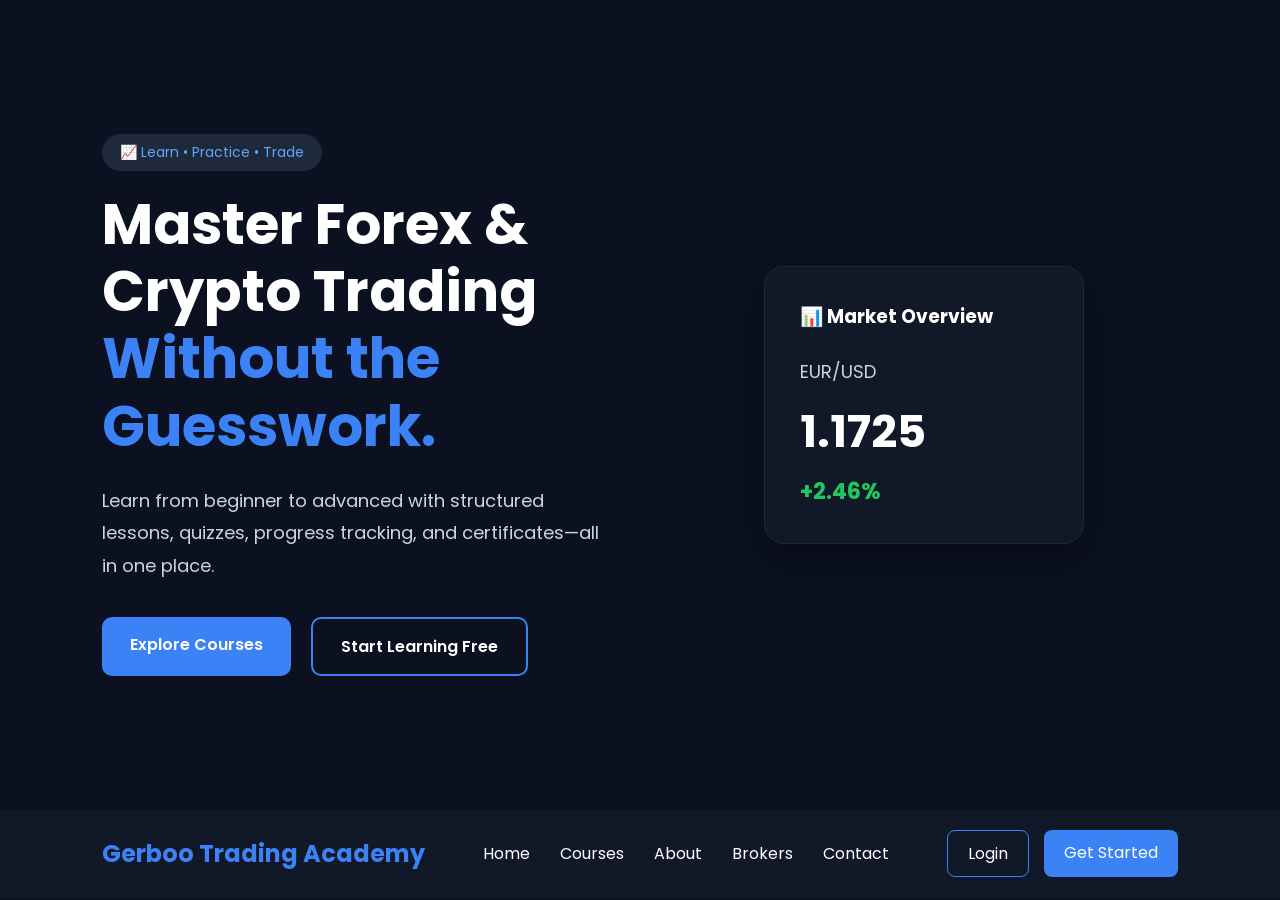
==== index.html @ bd6b0a51 "initial project setup" ====
<!DOCTYPE html>
<html lang="en">
<head>
    <meta charset="UTF-8">
    <meta name="viewport" content="width=device-width, initial-scale=1.0">
    <title>Gerboo Trading Academy</title>

    <!-- CSS -->
    <link rel="stylesheet" href="css/style.css">

    <!-- Google Fonts -->
    <link rel="preconnect" href="https://fonts.googleapis.com">
    <link rel="preconnect" href="https://fonts.gstatic.com" crossorigin>
    <link href="https://fonts.googleapis.com/css2?family=Poppins:wght@300;400;500;600;700&display=swap" rel="stylesheet">

    <!-- Font Awesome -->
    <link rel="stylesheet"
          href="https://cdnjs.cloudflare.com/ajax/libs/font-awesome/6.7.2/css/all.min.css">
</head>
<!-- ================= HERO ================= -->

<section class="hero">

    <div class="hero-content">

        <span class="tag">
            📈 Learn • Practice • Trade
        </span>

        <h1>
            Master Forex & Crypto Trading
            <span>Without the Guesswork.</span>
        </h1>

        <p>
            Learn from beginner to advanced with structured lessons,
            quizzes, progress tracking, and certificates—all in one place.
        </p>

        <div class="hero-buttons">

            <a href="courses.html" class="primary-btn">
                Explore Courses
            </a>

            <a href="register.html" class="secondary-btn">
                Start Learning Free
            </a>

        </div>

    </div>

    <div class="hero-image">

        <div class="card">

            <h3>📊 Market Overview</h3>

            <p>EUR/USD</p>

            <h2>1.1725</h2>

            <span class="profit">+2.46%</span>

        </div>

    </div>

</section>

<body>

    <!-- ================= NAVBAR ================= -->

    <header>
        <nav class="navbar">

            <div class="logo">
                <h2>Gerboo Trading Academy</h2>
            </div>

            <ul class="nav-links">
                <li><a href="#">Home</a></li>
                <li><a href="#">Courses</a></li>
                <li><a href="#">About</a></li>
                <li><a href="#">Brokers</a></li>
                <li><a href="#">Contact</a></li>
            </ul>

            <div class="buttons">
                <a href="login.html" class="login-btn">Login</a>
                <a href="register.html" class="register-btn">Get Started</a>
            </div>

        </nav>
    </header>

    <!-- Hero section goes here -->

    <script src="js/app.js"></script>

</body>
</html>
---- css/style.css ----
/* Reset */

*{
    margin:0;
    padding:0;
    box-sizing:border-box;
}

body{
    font-family:'Poppins',sans-serif;
    background:#0b1120;
    color:white;
}

/* Navbar */

.navbar{

    display:flex;
    justify-content:space-between;
    align-items:center;

    padding:20px 8%;

    background:#111827;

    position:sticky;
    top:0;
    z-index:1000;
}

.logo h2{

    color:#3b82f6;
}

.nav-links{

    display:flex;
    list-style:none;
    gap:30px;
}

.nav-links a{

    color:white;
    text-decoration:none;
    transition:.3s;
}

.nav-links a:hover{

    color:#3b82f6;
}

.buttons{

    display:flex;
    gap:15px;
}

.login-btn,
.register-btn{

    text-decoration:none;
    padding:10px 20px;
    border-radius:8px;
    transition:.3s;
}

.login-btn{

    color:white;
    border:1px solid #3b82f6;
}

.register-btn{

    background:#3b82f6;
    color:white;
}

.login-btn:hover,
.register-btn:hover{

    transform:translateY(-2px);
}
/* ================= HERO ================= */

.hero{
    min-height:90vh;
    display:flex;
    justify-content:space-between;
    align-items:center;
    padding:80px 8%;
    gap:60px;
}

.hero-content{
    flex:1;
}

.tag{
    display:inline-block;
    background:#1e293b;
    color:#60a5fa;
    padding:8px 18px;
    border-radius:50px;
    margin-bottom:20px;
    font-size:14px;
}

.hero h1{
    font-size:3.5rem;
    line-height:1.2;
    margin-bottom:25px;
}

.hero h1 span{
    color:#3b82f6;
}

.hero p{
    color:#cbd5e1;
    font-size:18px;
    line-height:1.8;
    max-width:600px;
    margin-bottom:35px;
}

.hero-buttons{
    display:flex;
    gap:20px;
}

.primary-btn,
.secondary-btn{
    text-decoration:none;
    padding:15px 28px;
    border-radius:10px;
    font-weight:600;
    transition:.3s;
}

.primary-btn{
    background:#3b82f6;
    color:#fff;
}

.secondary-btn{
    border:2px solid #3b82f6;
    color:#fff;
}

.primary-btn:hover,
.secondary-btn:hover{
    transform:translateY(-4px);
}

.hero-image{
    flex:1;
    display:flex;
    justify-content:center;
}

.card{
    width:320px;
    background:#111827;
    border:1px solid #1f2937;
    border-radius:20px;
    padding:35px;
    box-shadow:0 15px 40px rgba(0,0,0,.35);
}

.card h3{
    margin-bottom:25px;
}

.card p{
    margin-bottom:10px;
}

.card h2{
    font-size:2.8rem;
    margin-bottom:10px;
}

.profit{
    color:#22c55e;
    font-size:22px;
    font-weight:bold;
}
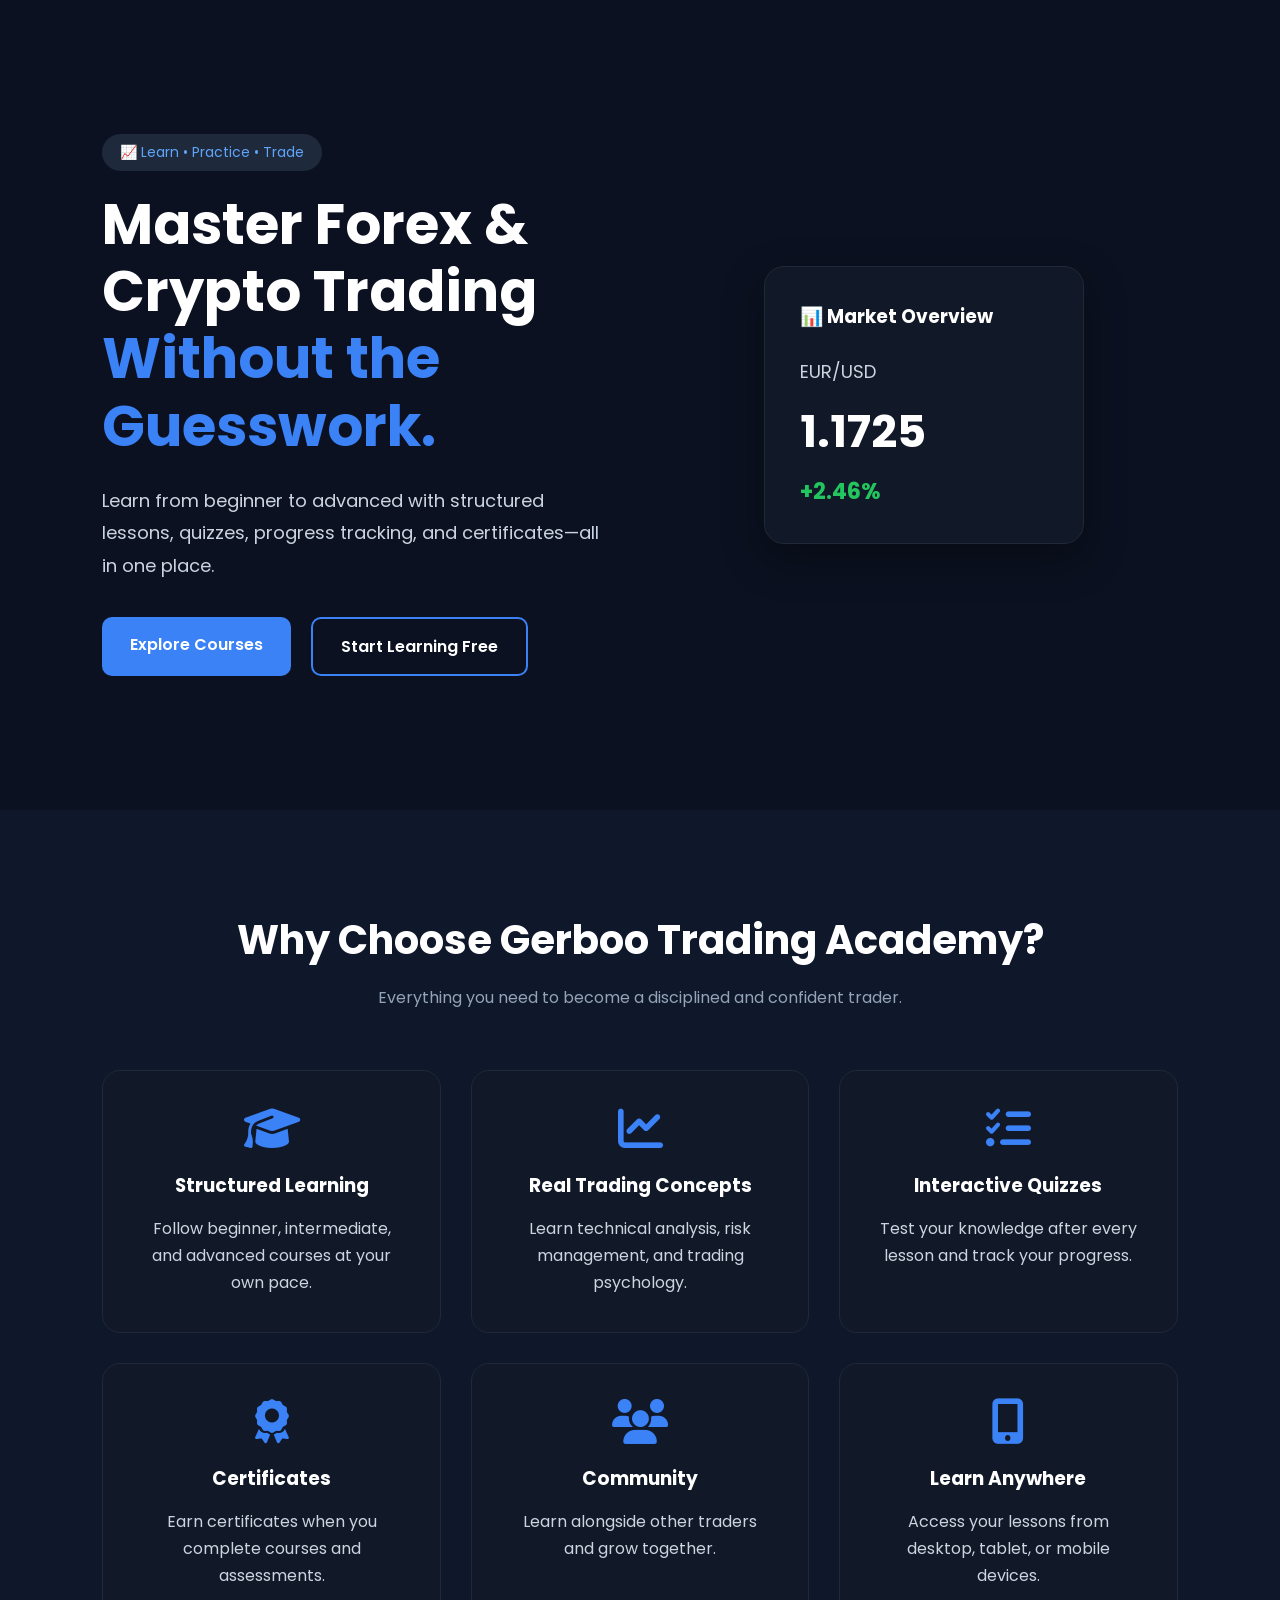
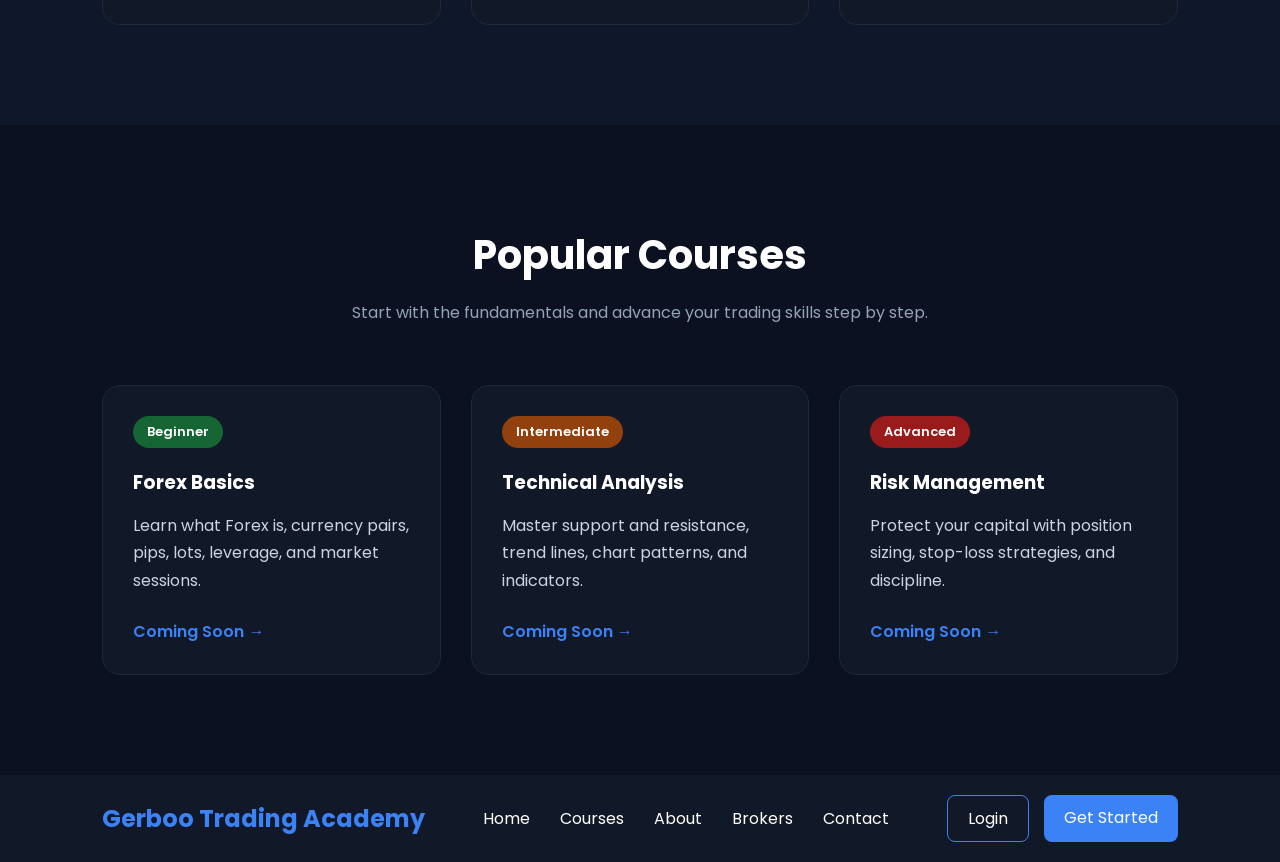
==== commit 2d5a54be: "first page" ====
--- a/index.html
+++ b/index.html
@@ -63,6 +63,105 @@
 
             <span class="profit">+2.46%</span>
 
+        </div>
+
+    </div>
+
+</section>
+<!-- ================= FEATURES ================= -->
+
+<section class="features">
+
+    <div class="section-title">
+        <h2>Why Choose Gerboo Trading Academy?</h2>
+        <p>
+            Everything you need to become a disciplined and confident trader.
+        </p>
+    </div>
+
+    <div class="feature-grid">
+
+        <div class="feature-card">
+            <i class="fas fa-graduation-cap"></i>
+            <h3>Structured Learning</h3>
+            <p>
+                Follow beginner, intermediate, and advanced courses at your own pace.
+            </p>
+        </div>
+
+        <div class="feature-card">
+            <i class="fas fa-chart-line"></i>
+            <h3>Real Trading Concepts</h3>
+            <p>
+                Learn technical analysis, risk management, and trading psychology.
+            </p>
+        </div>
+
+        <div class="feature-card">
+            <i class="fas fa-tasks"></i>
+            <h3>Interactive Quizzes</h3>
+            <p>
+                Test your knowledge after every lesson and track your progress.
+            </p>
+        </div>
+
+        <div class="feature-card">
+            <i class="fas fa-award"></i>
+            <h3>Certificates</h3>
+            <p>
+                Earn certificates when you complete courses and assessments.
+            </p>
+        </div>
+
+        <div class="feature-card">
+            <i class="fas fa-users"></i>
+            <h3>Community</h3>
+            <p>
+                Learn alongside other traders and grow together.
+            </p>
+        </div>
+
+        <div class="feature-card">
+            <i class="fas fa-mobile-alt"></i>
+            <h3>Learn Anywhere</h3>
+            <p>
+                Access your lessons from desktop, tablet, or mobile devices.
+            </p>
+        </div>
+
+    </div>
+
+</section>
+<!-- ================= COURSES ================= -->
+
+<section class="courses">
+
+    <div class="section-title">
+        <h2>Popular Courses</h2>
+        <p>Start with the fundamentals and advance your trading skills step by step.</p>
+    </div>
+
+    <div class="course-grid">
+
+        <div class="course-card">
+            <span class="level beginner">Beginner</span>
+            <h3>Forex Basics</h3>
+            <p>Learn what Forex is, currency pairs, pips, lots, leverage, and market sessions.</p>
+            <a href="#">Coming Soon →</a>
+        </div>
+
+        <div class="course-card">
+            <span class="level intermediate">Intermediate</span>
+            <h3>Technical Analysis</h3>
+            <p>Master support and resistance, trend lines, chart patterns, and indicators.</p>
+            <a href="#">Coming Soon →</a>
+        </div>
+
+        <div class="course-card">
+            <span class="level advanced">Advanced</span>
+            <h3>Risk Management</h3>
+            <p>Protect your capital with position sizing, stop-loss strategies, and discipline.</p>
+            <a href="#">Coming Soon →</a>
         </div>
 
     </div>
--- a/css/style.css
+++ b/css/style.css
@@ -189,4 +189,123 @@
     color:#22c55e;
     font-size:22px;
     font-weight:bold;
+}
+/* ================= FEATURES ================= */
+
+.features{
+    padding:100px 8%;
+    background:#0f172a;
+}
+
+.section-title{
+    text-align:center;
+    margin-bottom:60px;
+}
+
+.section-title h2{
+    font-size:2.5rem;
+    margin-bottom:15px;
+}
+
+.section-title p{
+    color:#94a3b8;
+    max-width:650px;
+    margin:auto;
+}
+
+.feature-grid{
+    display:grid;
+    grid-template-columns:repeat(auto-fit, minmax(280px,1fr));
+    gap:30px;
+}
+
+.feature-card{
+    background:#111827;
+    padding:35px;
+    border-radius:18px;
+    text-align:center;
+    transition:.3s;
+    border:1px solid #1f2937;
+}
+
+.feature-card:hover{
+    transform:translateY(-8px);
+    border-color:#3b82f6;
+}
+
+.feature-card i{
+    font-size:45px;
+    color:#3b82f6;
+    margin-bottom:20px;
+}
+
+.feature-card h3{
+    margin-bottom:15px;
+}
+
+.feature-card p{
+    color:#cbd5e1;
+    line-height:1.7;
+}
+/* ================= COURSES ================= */
+
+.courses{
+    padding:100px 8%;
+    background:#0b1120;
+}
+
+.course-grid{
+    display:grid;
+    grid-template-columns:repeat(auto-fit,minmax(300px,1fr));
+    gap:30px;
+}
+
+.course-card{
+    background:#111827;
+    padding:30px;
+    border-radius:18px;
+    border:1px solid #1f2937;
+    transition:.3s;
+}
+
+.course-card:hover{
+    transform:translateY(-8px);
+    border-color:#3b82f6;
+}
+
+.level{
+    display:inline-block;
+    padding:6px 14px;
+    border-radius:20px;
+    font-size:13px;
+    margin-bottom:20px;
+    font-weight:600;
+}
+
+.beginner{
+    background:#166534;
+}
+
+.intermediate{
+    background:#92400e;
+}
+
+.advanced{
+    background:#991b1b;
+}
+
+.course-card h3{
+    margin-bottom:15px;
+}
+
+.course-card p{
+    color:#cbd5e1;
+    line-height:1.7;
+    margin-bottom:25px;
+}
+
+.course-card a{
+    text-decoration:none;
+    color:#3b82f6;
+    font-weight:600;
 }
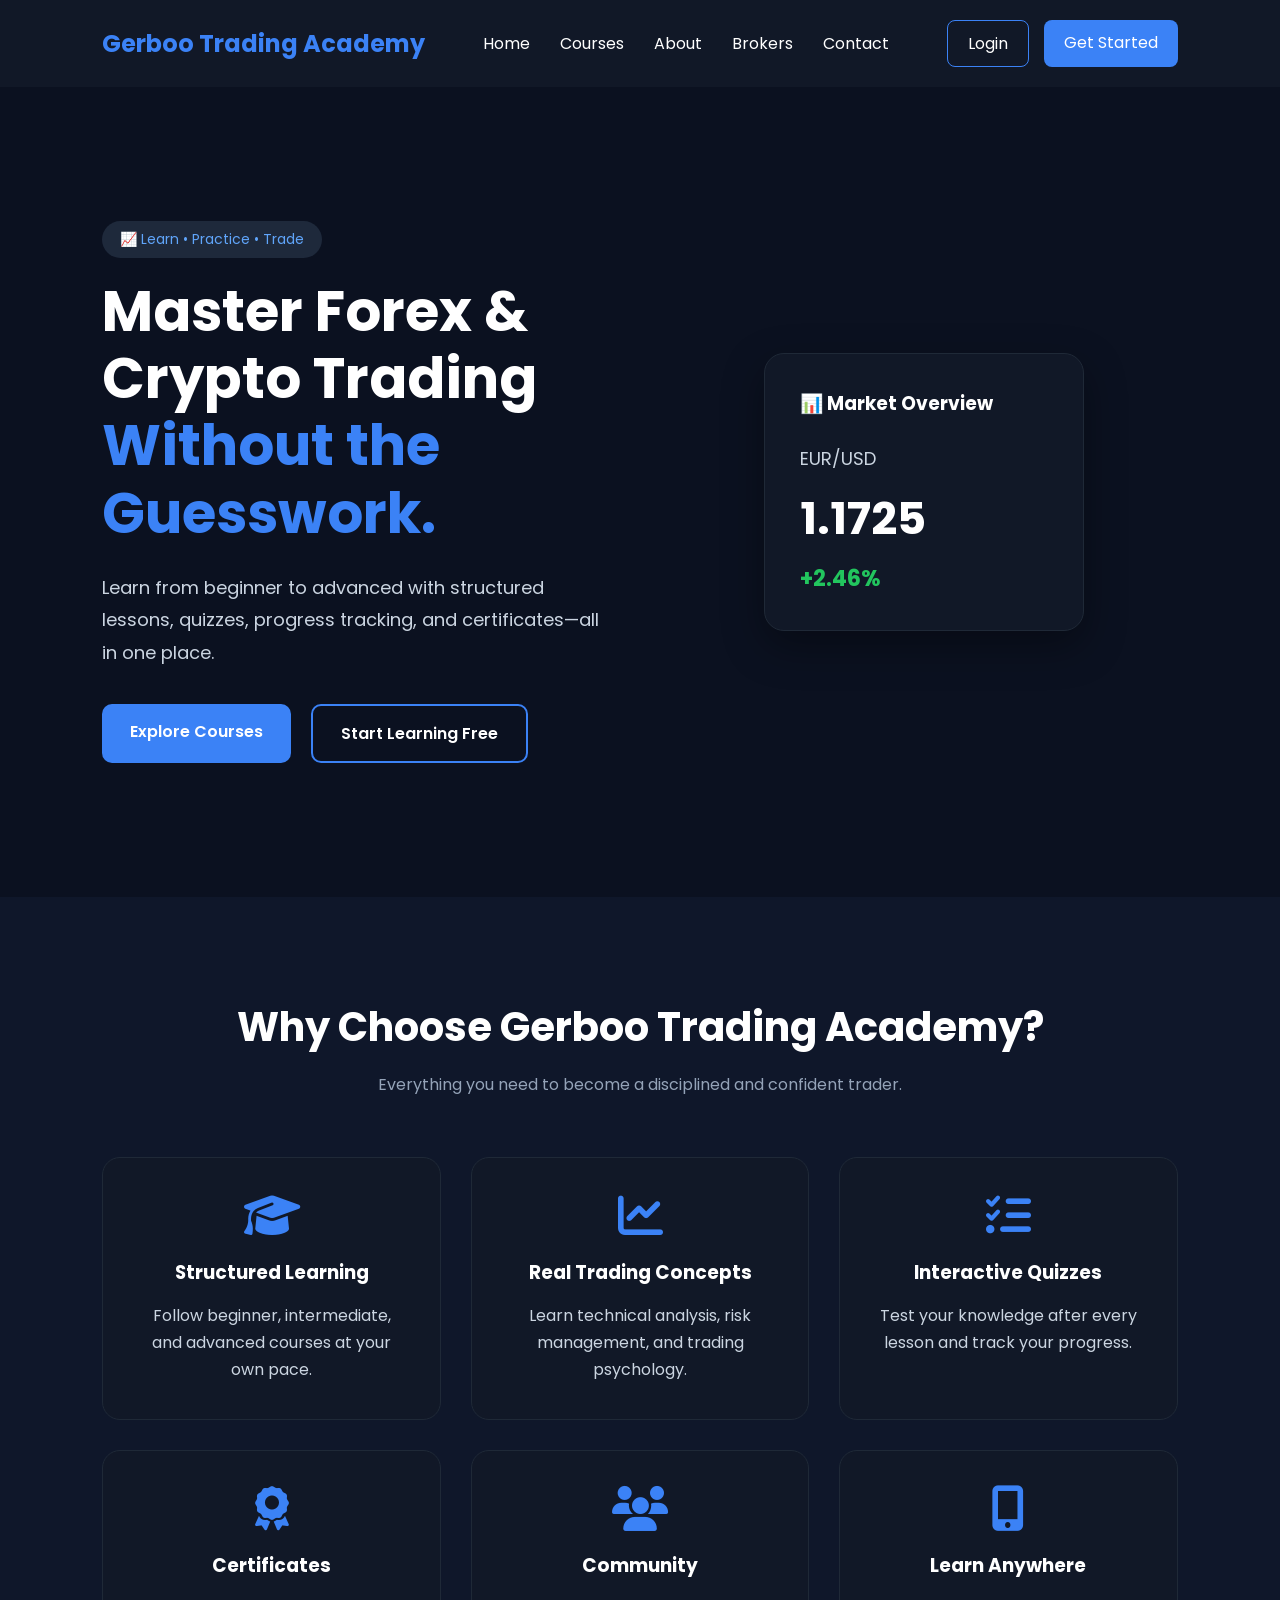
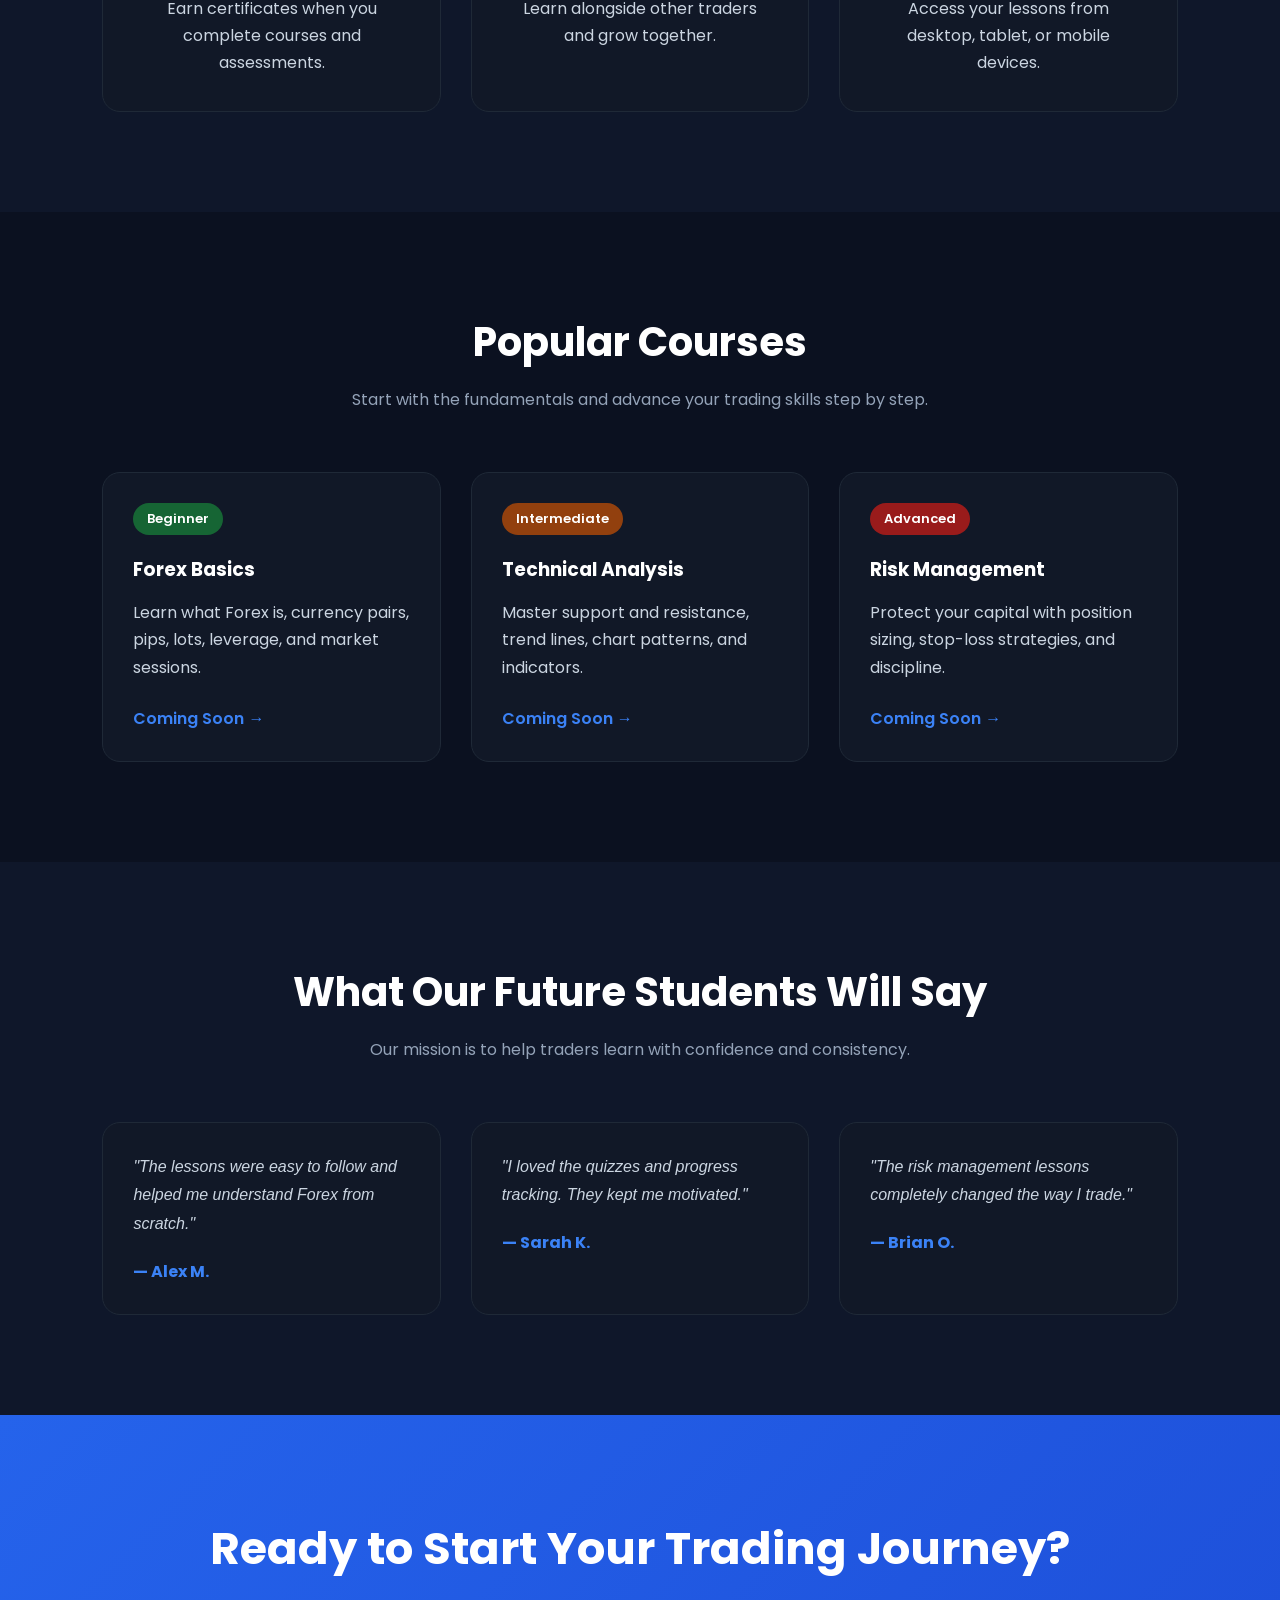
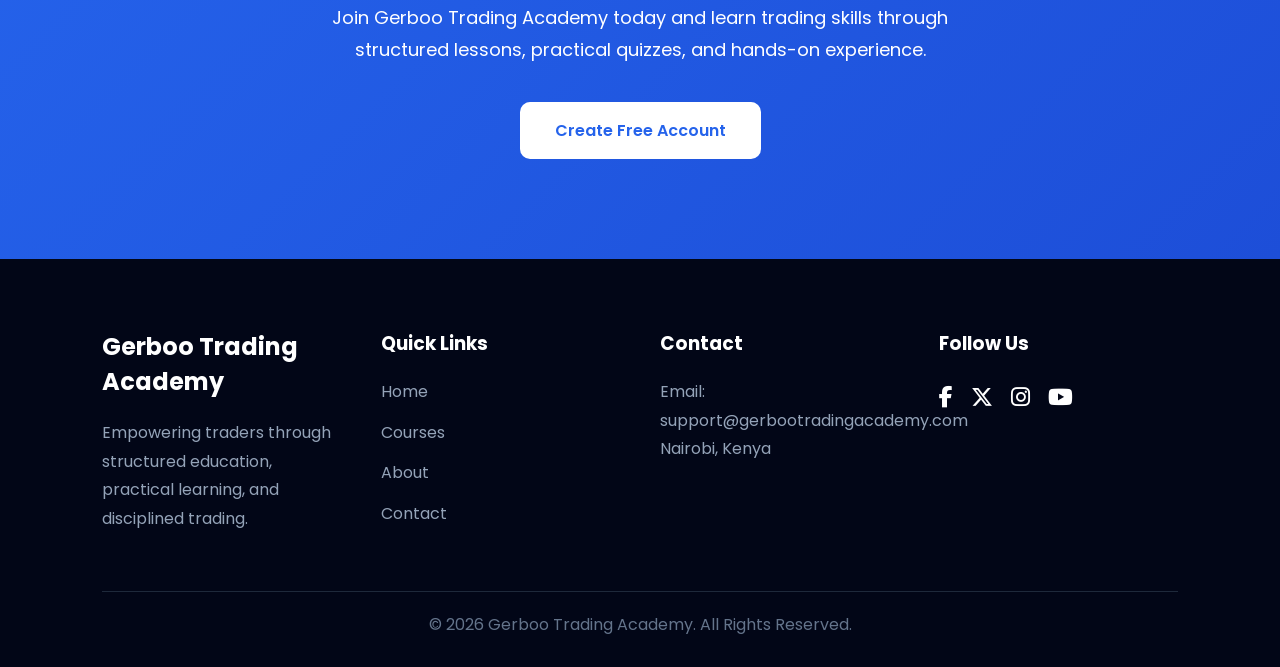
==== commit da35a571: "Complete responsive landing page" ====
--- a/index.html
+++ b/index.html
@@ -17,157 +17,6 @@
     <link rel="stylesheet"
           href="https://cdnjs.cloudflare.com/ajax/libs/font-awesome/6.7.2/css/all.min.css">
 </head>
-<!-- ================= HERO ================= -->
-
-<section class="hero">
-
-    <div class="hero-content">
-
-        <span class="tag">
-            📈 Learn • Practice • Trade
-        </span>
-
-        <h1>
-            Master Forex & Crypto Trading
-            <span>Without the Guesswork.</span>
-        </h1>
-
-        <p>
-            Learn from beginner to advanced with structured lessons,
-            quizzes, progress tracking, and certificates—all in one place.
-        </p>
-
-        <div class="hero-buttons">
-
-            <a href="courses.html" class="primary-btn">
-                Explore Courses
-            </a>
-
-            <a href="register.html" class="secondary-btn">
-                Start Learning Free
-            </a>
-
-        </div>
-
-    </div>
-
-    <div class="hero-image">
-
-        <div class="card">
-
-            <h3>📊 Market Overview</h3>
-
-            <p>EUR/USD</p>
-
-            <h2>1.1725</h2>
-
-            <span class="profit">+2.46%</span>
-
-        </div>
-
-    </div>
-
-</section>
-<!-- ================= FEATURES ================= -->
-
-<section class="features">
-
-    <div class="section-title">
-        <h2>Why Choose Gerboo Trading Academy?</h2>
-        <p>
-            Everything you need to become a disciplined and confident trader.
-        </p>
-    </div>
-
-    <div class="feature-grid">
-
-        <div class="feature-card">
-            <i class="fas fa-graduation-cap"></i>
-            <h3>Structured Learning</h3>
-            <p>
-                Follow beginner, intermediate, and advanced courses at your own pace.
-            </p>
-        </div>
-
-        <div class="feature-card">
-            <i class="fas fa-chart-line"></i>
-            <h3>Real Trading Concepts</h3>
-            <p>
-                Learn technical analysis, risk management, and trading psychology.
-            </p>
-        </div>
-
-        <div class="feature-card">
-            <i class="fas fa-tasks"></i>
-            <h3>Interactive Quizzes</h3>
-            <p>
-                Test your knowledge after every lesson and track your progress.
-            </p>
-        </div>
-
-        <div class="feature-card">
-            <i class="fas fa-award"></i>
-            <h3>Certificates</h3>
-            <p>
-                Earn certificates when you complete courses and assessments.
-            </p>
-        </div>
-
-        <div class="feature-card">
-            <i class="fas fa-users"></i>
-            <h3>Community</h3>
-            <p>
-                Learn alongside other traders and grow together.
-            </p>
-        </div>
-
-        <div class="feature-card">
-            <i class="fas fa-mobile-alt"></i>
-            <h3>Learn Anywhere</h3>
-            <p>
-                Access your lessons from desktop, tablet, or mobile devices.
-            </p>
-        </div>
-
-    </div>
-
-</section>
-<!-- ================= COURSES ================= -->
-
-<section class="courses">
-
-    <div class="section-title">
-        <h2>Popular Courses</h2>
-        <p>Start with the fundamentals and advance your trading skills step by step.</p>
-    </div>
-
-    <div class="course-grid">
-
-        <div class="course-card">
-            <span class="level beginner">Beginner</span>
-            <h3>Forex Basics</h3>
-            <p>Learn what Forex is, currency pairs, pips, lots, leverage, and market sessions.</p>
-            <a href="#">Coming Soon →</a>
-        </div>
-
-        <div class="course-card">
-            <span class="level intermediate">Intermediate</span>
-            <h3>Technical Analysis</h3>
-            <p>Master support and resistance, trend lines, chart patterns, and indicators.</p>
-            <a href="#">Coming Soon →</a>
-        </div>
-
-        <div class="course-card">
-            <span class="level advanced">Advanced</span>
-            <h3>Risk Management</h3>
-            <p>Protect your capital with position sizing, stop-loss strategies, and discipline.</p>
-            <a href="#">Coming Soon →</a>
-        </div>
-
-    </div>
-
-</section>
-
 <body>
 
     <!-- ================= NAVBAR ================= -->
@@ -200,4 +49,283 @@
     <script src="js/app.js"></script>
 
 </body>
+<!-- ================= HERO ================= -->
+
+<section class="hero">
+
+    <div class="hero-content">
+
+        <span class="tag">
+            📈 Learn • Practice • Trade
+        </span>
+
+        <h1>
+            Master Forex & Crypto Trading
+            <span>Without the Guesswork.</span>
+        </h1>
+
+        <p>
+            Learn from beginner to advanced with structured lessons,
+            quizzes, progress tracking, and certificates—all in one place.
+        </p>
+
+        <div class="hero-buttons">
+
+            <a href="courses.html" class="primary-btn">
+                Explore Courses
+            </a>
+
+            <a href="register.html" class="secondary-btn">
+                Start Learning Free
+            </a>
+
+        </div>
+
+    </div>
+
+    <div class="hero-image">
+
+        <div class="card">
+
+            <h3>📊 Market Overview</h3>
+
+            <p>EUR/USD</p>
+
+            <h2>1.1725</h2>
+
+            <span class="profit">+2.46%</span>
+
+        </div>
+
+    </div>
+
+</section>
+<!-- ================= FEATURES ================= -->
+
+<section class="features">
+
+    <div class="section-title">
+        <h2>Why Choose Gerboo Trading Academy?</h2>
+        <p>
+            Everything you need to become a disciplined and confident trader.
+        </p>
+    </div>
+
+    <div class="feature-grid">
+
+        <div class="feature-card">
+            <i class="fas fa-graduation-cap"></i>
+            <h3>Structured Learning</h3>
+            <p>
+                Follow beginner, intermediate, and advanced courses at your own pace.
+            </p>
+        </div>
+
+        <div class="feature-card">
+            <i class="fas fa-chart-line"></i>
+            <h3>Real Trading Concepts</h3>
+            <p>
+                Learn technical analysis, risk management, and trading psychology.
+            </p>
+        </div>
+
+        <div class="feature-card">
+            <i class="fas fa-tasks"></i>
+            <h3>Interactive Quizzes</h3>
+            <p>
+                Test your knowledge after every lesson and track your progress.
+            </p>
+        </div>
+
+        <div class="feature-card">
+            <i class="fas fa-award"></i>
+            <h3>Certificates</h3>
+            <p>
+                Earn certificates when you complete courses and assessments.
+            </p>
+        </div>
+
+        <div class="feature-card">
+            <i class="fas fa-users"></i>
+            <h3>Community</h3>
+            <p>
+                Learn alongside other traders and grow together.
+            </p>
+        </div>
+
+        <div class="feature-card">
+            <i class="fas fa-mobile-alt"></i>
+            <h3>Learn Anywhere</h3>
+            <p>
+                Access your lessons from desktop, tablet, or mobile devices.
+            </p>
+        </div>
+
+    </div>
+
+</section>
+<!-- ================= COURSES ================= -->
+
+<section class="courses">
+
+    <div class="section-title">
+        <h2>Popular Courses</h2>
+        <p>Start with the fundamentals and advance your trading skills step by step.</p>
+    </div>
+
+    <div class="course-grid">
+
+        <div class="course-card">
+            <span class="level beginner">Beginner</span>
+            <h3>Forex Basics</h3>
+            <p>Learn what Forex is, currency pairs, pips, lots, leverage, and market sessions.</p>
+            <a href="#">Coming Soon →</a>
+        </div>
+
+        <div class="course-card">
+            <span class="level intermediate">Intermediate</span>
+            <h3>Technical Analysis</h3>
+            <p>Master support and resistance, trend lines, chart patterns, and indicators.</p>
+            <a href="#">Coming Soon →</a>
+        </div>
+
+        <div class="course-card">
+            <span class="level advanced">Advanced</span>
+            <h3>Risk Management</h3>
+            <p>Protect your capital with position sizing, stop-loss strategies, and discipline.</p>
+            <a href="#">Coming Soon →</a>
+        </div>
+
+    </div>
+
+</section>
+<!-- ================= TESTIMONIALS ================= -->
+
+<section class="testimonials">
+
+    <div class="section-title">
+        <h2>What Our Future Students Will Say</h2>
+        <p>
+            Our mission is to help traders learn with confidence and consistency.
+        </p>
+    </div>
+
+    <div class="testimonial-grid">
+
+        <div class="testimonial-card">
+            <p>
+                "The lessons were easy to follow and helped me understand Forex from scratch."
+            </p>
+
+            <h4>— Alex M.</h4>
+        </div>
+
+        <div class="testimonial-card">
+            <p>
+                "I loved the quizzes and progress tracking. They kept me motivated."
+            </p>
+
+            <h4>— Sarah K.</h4>
+        </div>
+
+        <div class="testimonial-card">
+            <p>
+                "The risk management lessons completely changed the way I trade."
+            </p>
+
+            <h4>— Brian O.</h4>
+        </div>
+
+    </div>
+
+</section>
+<!-- ================= CALL TO ACTION ================= -->
+
+<section class="cta">
+
+    <div class="cta-content">
+
+        <h2>Ready to Start Your Trading Journey?</h2>
+
+        <p>
+            Join Gerboo Trading Academy today and learn trading skills through
+            structured lessons, practical quizzes, and hands-on experience.
+        </p>
+
+        <a href="register.html" class="cta-btn">
+            Create Free Account
+        </a>
+
+    </div>
+
+</section>
+<!-- ================= FOOTER ================= -->
+
+<footer class="footer">
+
+    <div class="footer-container">
+
+        <div class="footer-about">
+
+            <h2>Gerboo Trading Academy</h2>
+
+            <p>
+                Empowering traders through structured education,
+                practical learning, and disciplined trading.
+            </p>
+
+        </div>
+
+        <div class="footer-links">
+
+            <h3>Quick Links</h3>
+
+            <ul>
+
+                <li><a href="#">Home</a></li>
+                <li><a href="#">Courses</a></li>
+                <li><a href="#">About</a></li>
+                <li><a href="#">Contact</a></li>
+
+            </ul>
+
+        </div>
+
+        <div class="footer-contact">
+
+            <h3>Contact</h3>
+
+            <p>Email: support@gerbootradingacademy.com</p>
+            <p>Nairobi, Kenya</p>
+
+        </div>
+
+        <div class="footer-social">
+
+            <h3>Follow Us</h3>
+
+            <div class="social-icons">
+
+                <a href="#"><i class="fab fa-facebook-f"></i></a>
+                <a href="#"><i class="fab fa-x-twitter"></i></a>
+                <a href="#"><i class="fab fa-instagram"></i></a>
+                <a href="#"><i class="fab fa-youtube"></i></a>
+
+            </div>
+
+        </div>
+
+    </div>
+
+    <hr>
+
+    <div class="copyright">
+
+        © 2026 Gerboo Trading Academy. All Rights Reserved.
+
+    </div>
+
+</footer>
+<link rel="stylesheet" href="css/responsive.css">
+
 </html>
--- a/css/style.css
+++ b/css/style.css
@@ -1,5 +1,25 @@
 /* Reset */
-
+:root{
+
+    --primary:#3b82f6;
+    --primary-dark:#2563eb;
+
+    --background:#0b1120;
+    --background-2:#0f172a;
+
+    --card:#111827;
+
+    --text:#ffffff;
+    --text-light:#cbd5e1;
+    --text-muted:#94a3b8;
+
+    --border:#1f2937;
+
+    --transition:.3s;
+
+    --radius:18px;
+
+}
 *{
     margin:0;
     padding:0;
@@ -308,4 +328,170 @@
     text-decoration:none;
     color:#3b82f6;
     font-weight:600;
+}
+/* ================= TESTIMONIALS ================= */
+
+.testimonials{
+    padding:100px 8%;
+    background:#0f172a;
+}
+
+.testimonial-grid{
+    display:grid;
+    grid-template-columns:repeat(auto-fit,minmax(300px,1fr));
+    gap:30px;
+}
+
+.testimonial-card{
+    background:#111827;
+    border:1px solid #1f2937;
+    border-radius:18px;
+    padding:30px;
+    transition:.3s;
+}
+
+.testimonial-card:hover{
+    transform:translateY(-8px);
+    border-color:#3b82f6;
+}
+
+.testimonial-card p{
+    color:#cbd5e1;
+    line-height:1.8;
+    font-style:italic;
+    margin-bottom:20px;
+}
+
+.testimonial-card h4{
+    color:#3b82f6;
+}
+/* ================= CALL TO ACTION ================= */
+
+.cta{
+
+    padding:100px 8%;
+    background:linear-gradient(135deg,#2563eb,#1d4ed8);
+    text-align:center;
+
+}
+
+.cta h2{
+
+    font-size:2.8rem;
+    margin-bottom:20px;
+
+}
+
+.cta p{
+
+    max-width:700px;
+    margin:0 auto 35px;
+    line-height:1.8;
+    font-size:18px;
+}
+
+.cta-btn{
+
+    display:inline-block;
+    background:white;
+    color:#2563eb;
+    padding:16px 35px;
+    border-radius:10px;
+    text-decoration:none;
+    font-weight:600;
+    transition:.3s;
+}
+
+.cta-btn:hover{
+
+    transform:translateY(-4px);
+    box-shadow:0 10px 25px rgba(0,0,0,.25);
+
+}
+/* ================= FOOTER ================= */
+
+.footer{
+
+    background:#020617;
+    padding:70px 8% 30px;
+
+}
+
+.footer-container{
+
+    display:grid;
+    grid-template-columns:repeat(auto-fit,minmax(220px,1fr));
+    gap:40px;
+
+}
+
+.footer h2,
+.footer h3{
+
+    margin-bottom:20px;
+
+}
+
+.footer p,
+.footer a{
+
+    color:#94a3b8;
+    line-height:1.8;
+    text-decoration:none;
+
+}
+
+.footer ul{
+
+    list-style:none;
+
+}
+
+.footer li{
+
+    margin-bottom:12px;
+
+}
+
+.footer a:hover{
+
+    color:#3b82f6;
+
+}
+
+.social-icons{
+
+    display:flex;
+    gap:18px;
+    font-size:22px;
+
+}
+
+.social-icons a{
+
+    color:white;
+    transition:.3s;
+
+}
+
+.social-icons a:hover{
+
+    color:#3b82f6;
+    transform:translateY(-3px);
+
+}
+
+.footer hr{
+
+    margin:50px 0 20px;
+    border:none;
+    border-top:1px solid #1e293b;
+
+}
+
+.copyright{
+
+    text-align:center;
+    color:#64748b;
+
 }
--- a/css/responsive.css
+++ b/css/responsive.css
@@ -0,0 +1,73 @@
+/* ================= RESPONSIVE ================= */
+
+@media (max-width: 992px){
+
+    .navbar{
+        flex-direction:column;
+        gap:20px;
+    }
+
+    .hero{
+        flex-direction:column;
+        text-align:center;
+    }
+
+    .hero p{
+        margin:0 auto 35px;
+    }
+
+    .hero-buttons{
+        justify-content:center;
+        flex-wrap:wrap;
+    }
+
+    .hero h1{
+        font-size:2.5rem;
+    }
+
+}
+
+@media (max-width:768px){
+
+    .nav-links{
+        flex-direction:column;
+        align-items:center;
+        gap:15px;
+    }
+
+    .buttons{
+        flex-direction:column;
+        width:100%;
+    }
+
+    .login-btn,
+    .register-btn{
+        width:100%;
+        text-align:center;
+    }
+
+    .section-title h2{
+        font-size:2rem;
+    }
+
+    .hero h1{
+        font-size:2rem;
+    }
+
+}
+
+@media (max-width:480px){
+
+    .hero{
+        padding:60px 5%;
+    }
+
+    .features,
+    .courses,
+    .testimonials,
+    .cta,
+    .footer{
+        padding:70px 5%;
+    }
+
+}
